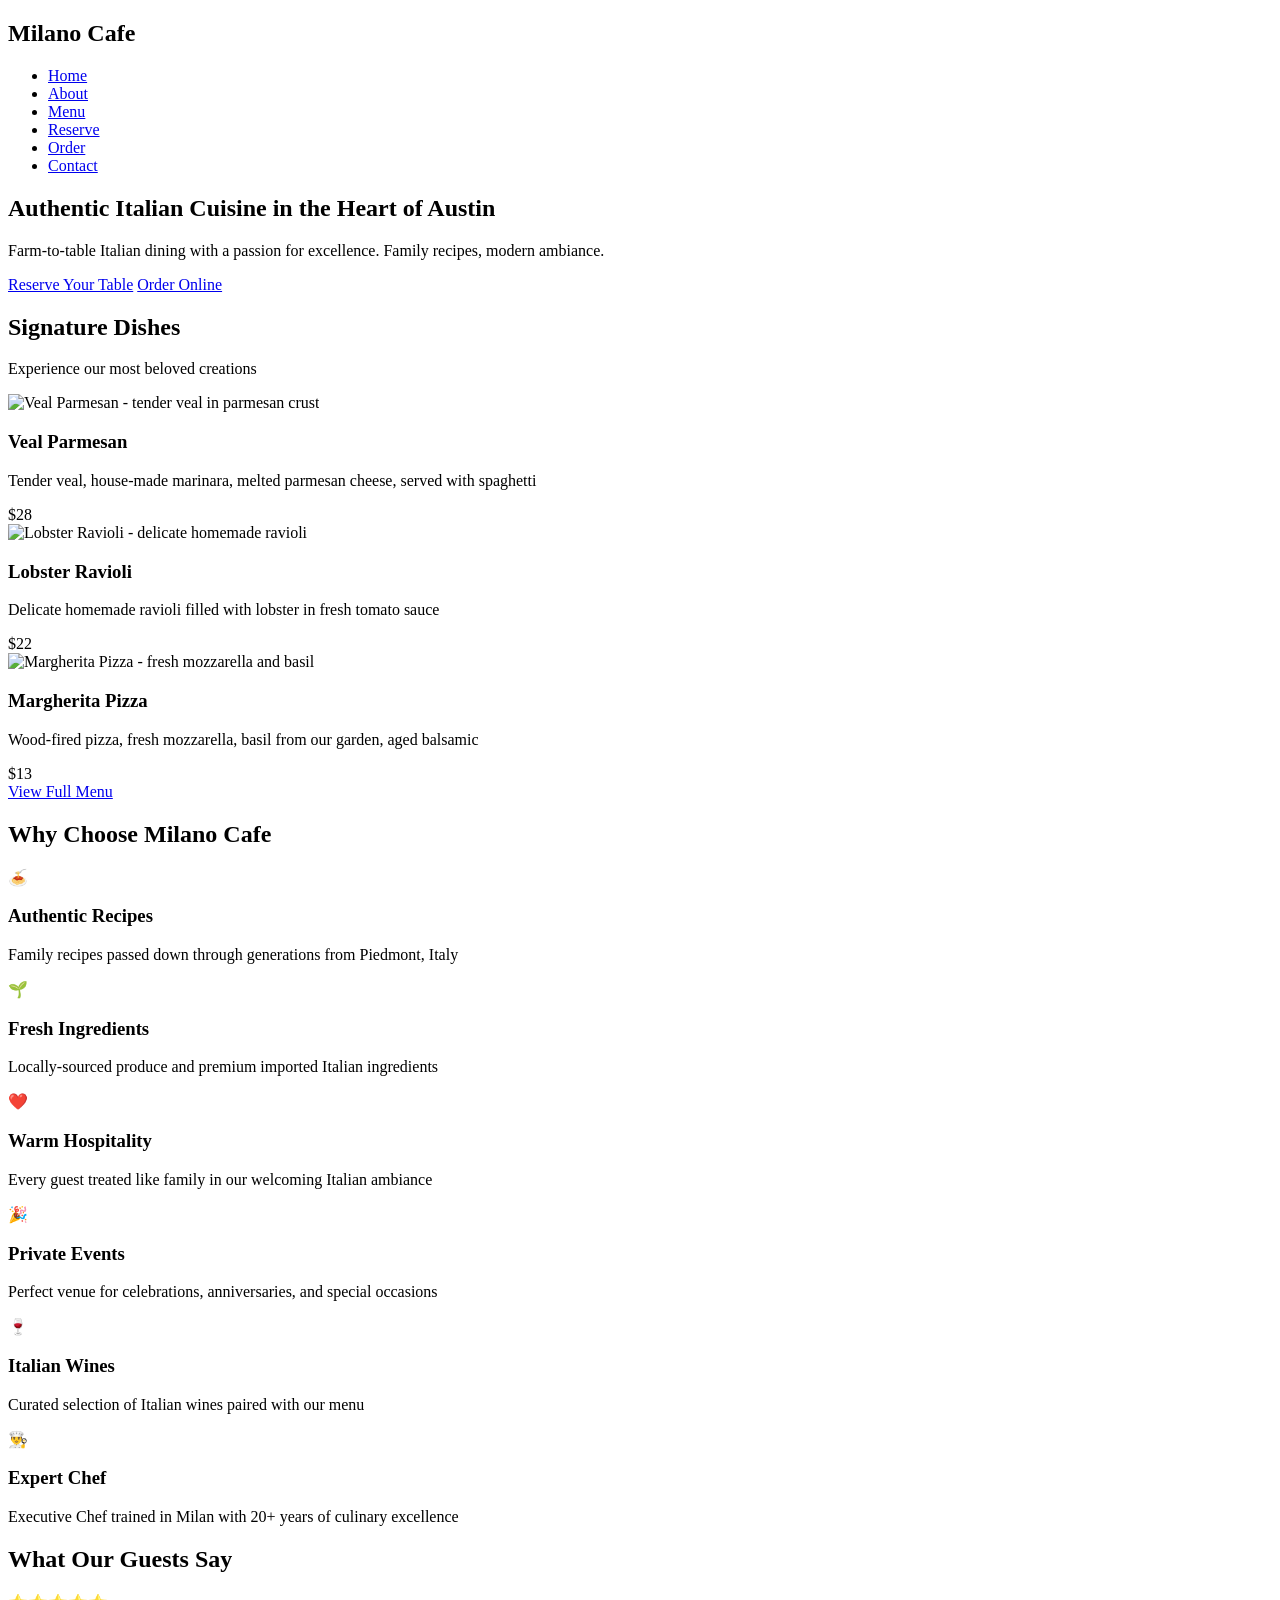
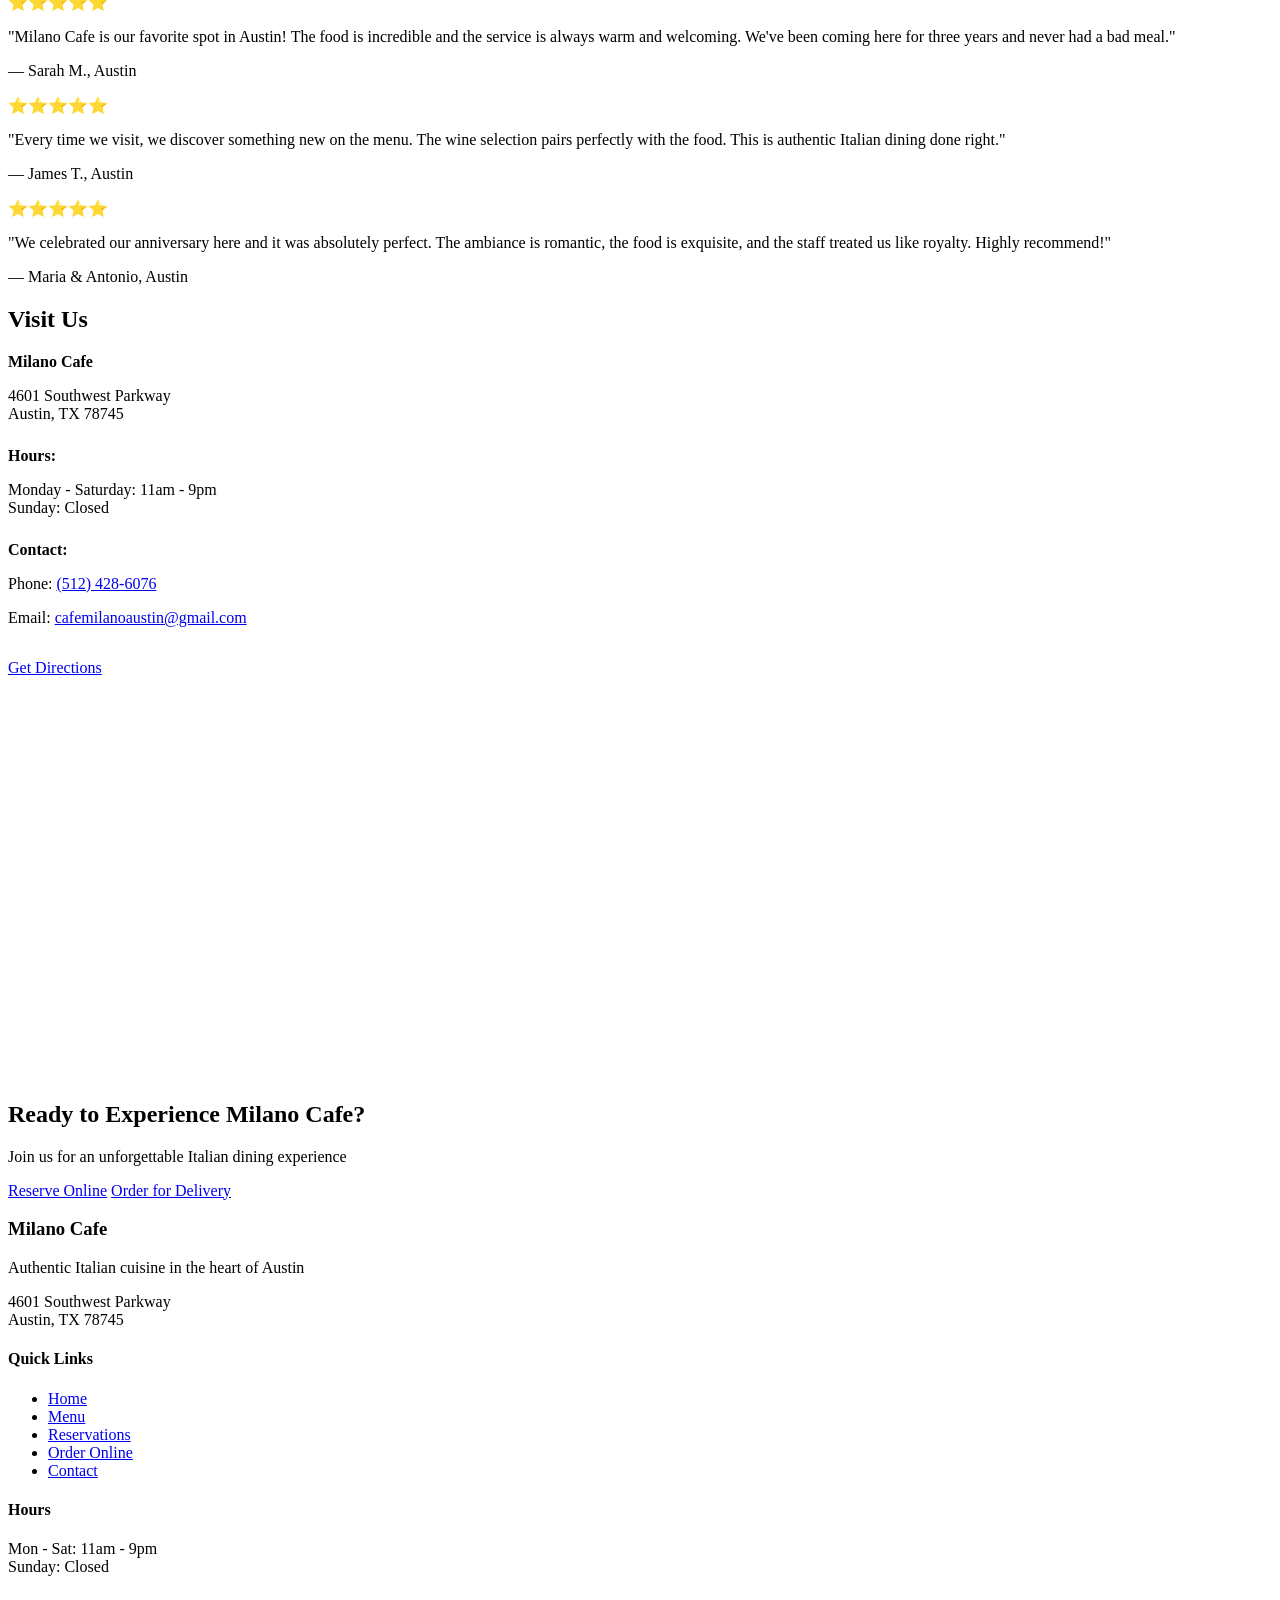
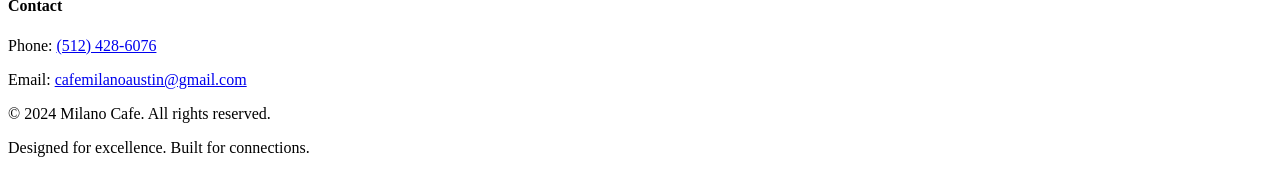
==== index.html @ 233f8d49 "Create home page with hero, featured dishes, testimonials, and CTAs" ====
<!DOCTYPE html>
<html lang="en">
<head>
    <meta charset="UTF-8">
    <meta name="viewport" content="width=device-width, initial-scale=1.0">
    <meta name="description" content="Milano Cafe - Authentic Italian cuisine in Austin, Texas. Reserve your table or order online. Fresh pasta, pizza, veal, and seafood.">
    <meta name="keywords" content="Italian restaurant Austin, authentic Italian food, Italian cuisine Texas, Milano Cafe">
    <meta name="author" content="Milano Cafe">
    <title>Milano Cafe | Authentic Italian Restaurant in Austin, TX</title>
    
    <!-- Open Graph / Social Media -->
    <meta property="og:type" content="business.business">
    <meta property="og:url" content="https://milano-cafe-v3.github.io/">
    <meta property="og:title" content="Milano Cafe | Authentic Italian Restaurant in Austin">
    <meta property="og:description" content="Experience authentic Italian cuisine in the heart of Austin. Reserve now or order online.">
    <meta property="og:image" content="https://milano-cafe-v3.github.io/assets/images/hero-image.jpg">
    
    <!-- Local Business Schema Markup -->
    <script type="application/ld+json">
    {
        "@context": "https://schema.org",
        "@type": "Restaurant",
        "name": "Milano Cafe",
        "image": "https://milano-cafe-v3.github.io/assets/images/hero-image.jpg",
        "description": "Authentic Italian restaurant featuring fresh pasta, pizza, veal, and seafood",
        "address": {
            "@type": "PostalAddress",
            "streetAddress": "4601 Southwest Parkway",
            "addressLocality": "Austin",
            "addressRegion": "TX",
            "postalCode": "78745",
            "addressCountry": "US"
        },
        "telephone": "+15124286076",
        "email": "cafemilanoaustin@gmail.com",
        "url": "https://milano-cafe-v3.github.io/",
        "openingHoursSpecification": [
            {
                "@type": "OpeningHoursSpecification",
                "dayOfWeek": ["Monday", "Tuesday", "Wednesday", "Thursday", "Friday", "Saturday"],
                "opens": "11:00",
                "closes": "21:00"
            },
            {
                "@type": "OpeningHoursSpecification",
                "dayOfWeek": "Sunday",
                "opens": "CLOSED",
                "closes": "CLOSED"
            }
        ],
        "cuisine": "Italian",
        "priceRange": "$$",
        "aggregateRating": {
            "@type": "AggregateRating",
            "ratingValue": "4.8",
            "reviewCount": "147"
        }
    }
    </script>
    
    <link rel="stylesheet" href="assets/css/styles.css">
    <link rel="icon" type="image/x-icon" href="assets/favicon.ico">
</head>
<body>
    <!-- Navigation -->
    <nav class="navbar" id="navbar">
        <div class="nav-container">
            <div class="logo">
                <h1>Milano Cafe</h1>
            </div>
            <div class="hamburger" id="hamburger">
                <span></span>
                <span></span>
                <span></span>
            </div>
            <ul class="nav-menu" id="navMenu">
                <li><a href="index.html" class="nav-link active">Home</a></li>
                <li><a href="about.html" class="nav-link">About</a></li>
                <li><a href="menu.html" class="nav-link">Menu</a></li>
                <li><a href="reservations.html" class="nav-link">Reserve</a></li>
                <li><a href="ordering.html" class="nav-link">Order</a></li>
                <li><a href="contact.html" class="nav-link">Contact</a></li>
            </ul>
        </div>
    </nav>

    <!-- Hero Section -->
    <section class="hero" id="hero">
        <div class="hero-overlay"></div>
        <div class="hero-content">
            <h2 class="hero-title">Authentic Italian Cuisine in the Heart of Austin</h2>
            <p class="hero-subtitle">Farm-to-table Italian dining with a passion for excellence. Family recipes, modern ambiance.</p>
            <div class="hero-cta">
                <a href="reservations.html" class="btn btn-primary">Reserve Your Table</a>
                <a href="ordering.html" class="btn btn-secondary">Order Online</a>
            </div>
        </div>
    </section>

    <!-- Featured Dishes Section -->
    <section class="featured" id="featured">
        <div class="container">
            <h2 class="section-title">Signature Dishes</h2>
            <p class="section-subtitle">Experience our most beloved creations</p>
            
            <div class="featured-grid">
                <div class="featured-card">
                    <div class="featured-image">
                        <img src="assets/images/dish-1.jpg" alt="Veal Parmesan - tender veal in parmesan crust">
                    </div>
                    <div class="featured-info">
                        <h3>Veal Parmesan</h3>
                        <p>Tender veal, house-made marinara, melted parmesan cheese, served with spaghetti</p>
                        <span class="price">$28</span>
                    </div>
                </div>

                <div class="featured-card">
                    <div class="featured-image">
                        <img src="assets/images/dish-2.jpg" alt="Lobster Ravioli - delicate homemade ravioli">
                    </div>
                    <div class="featured-info">
                        <h3>Lobster Ravioli</h3>
                        <p>Delicate homemade ravioli filled with lobster in fresh tomato sauce</p>
                        <span class="price">$22</span>
                    </div>
                </div>

                <div class="featured-card">
                    <div class="featured-image">
                        <img src="assets/images/dish-3.jpg" alt="Margherita Pizza - fresh mozzarella and basil">
                    </div>
                    <div class="featured-info">
                        <h3>Margherita Pizza</h3>
                        <p>Wood-fired pizza, fresh mozzarella, basil from our garden, aged balsamic</p>
                        <span class="price">$13</span>
                    </div>
                </div>
            </div>

            <a href="menu.html" class="btn btn-primary" style="margin-top: 3rem;">View Full Menu</a>
        </div>
    </section>

    <!-- Why Choose Milano Cafe Section -->
    <section class="why-choose" id="whyChoose">
        <div class="container">
            <h2 class="section-title">Why Choose Milano Cafe</h2>
            
            <div class="benefits-grid">
                <div class="benefit-card">
                    <div class="benefit-icon">🍝</div>
                    <h3>Authentic Recipes</h3>
                    <p>Family recipes passed down through generations from Piedmont, Italy</p>
                </div>

                <div class="benefit-card">
                    <div class="benefit-icon">🌱</div>
                    <h3>Fresh Ingredients</h3>
                    <p>Locally-sourced produce and premium imported Italian ingredients</p>
                </div>

                <div class="benefit-card">
                    <div class="benefit-icon">❤️</div>
                    <h3>Warm Hospitality</h3>
                    <p>Every guest treated like family in our welcoming Italian ambiance</p>
                </div>

                <div class="benefit-card">
                    <div class="benefit-icon">🎉</div>
                    <h3>Private Events</h3>
                    <p>Perfect venue for celebrations, anniversaries, and special occasions</p>
                </div>

                <div class="benefit-card">
                    <div class="benefit-icon">🍷</div>
                    <h3>Italian Wines</h3>
                    <p>Curated selection of Italian wines paired with our menu</p>
                </div>

                <div class="benefit-card">
                    <div class="benefit-icon">👨‍🍳</div>
                    <h3>Expert Chef</h3>
                    <p>Executive Chef trained in Milan with 20+ years of culinary excellence</p>
                </div>
            </div>
        </div>
    </section>

    <!-- Testimonials Section -->
    <section class="testimonials" id="testimonials">
        <div class="container">
            <h2 class="section-title">What Our Guests Say</h2>
            
            <div class="testimonials-grid">
                <div class="testimonial-card">
                    <div class="stars">⭐⭐⭐⭐⭐</div>
                    <p class="testimonial-text">"Milano Cafe is our favorite spot in Austin! The food is incredible and the service is always warm and welcoming. We've been coming here for three years and never had a bad meal."</p>
                    <p class="testimonial-author">— Sarah M., Austin</p>
                </div>

                <div class="testimonial-card">
                    <div class="stars">⭐⭐⭐⭐⭐</div>
                    <p class="testimonial-text">"Every time we visit, we discover something new on the menu. The wine selection pairs perfectly with the food. This is authentic Italian dining done right."</p>
                    <p class="testimonial-author">— James T., Austin</p>
                </div>

                <div class="testimonial-card">
                    <div class="stars">⭐⭐⭐⭐⭐</div>
                    <p class="testimonial-text">"We celebrated our anniversary here and it was absolutely perfect. The ambiance is romantic, the food is exquisite, and the staff treated us like royalty. Highly recommend!"</p>
                    <p class="testimonial-author">— Maria & Antonio, Austin</p>
                </div>
            </div>
        </div>
    </section>

    <!-- Location Section -->
    <section class="location" id="location">
        <div class="container">
            <div class="location-content">
                <div class="location-info">
                    <h2 class="section-title">Visit Us</h2>
                    <p><strong>Milano Cafe</strong></p>
                    <p>4601 Southwest Parkway<br>Austin, TX 78745</p>
                    
                    <p style="margin-top: 1.5rem;"><strong>Hours:</strong></p>
                    <p>Monday - Saturday: 11am - 9pm<br>Sunday: Closed</p>
                    
                    <p style="margin-top: 1.5rem;"><strong>Contact:</strong></p>
                    <p>Phone: <a href="tel:+15124286076">(512) 428-6076</a></p>
                    <p>Email: <a href="mailto:cafemilanoaustin@gmail.com">cafemilanoaustin@gmail.com</a></p>
                    
                    <div style="margin-top: 2rem;">
                        <a href="contact.html" class="btn btn-primary">Get Directions</a>
                    </div>
                </div>

                <div class="location-map">
                    <iframe src="https://www.google.com/maps/embed?pb=!1m18!1m12!1m3!1d3437.906752908396!2d-97.78945!3d30.23156!2m3!1f0!2f0!3f0!3m2!1i1024!2i768!4f13.1!3m3!1m2!1s0x8644b2e4f1c1c1c1%3A0x1c1c1c1c1c1c1c1c!2s4601%20Southwest%20Parkway%2C%20Austin%2C%20TX%2078745!5e0!3m2!1sen!2sus!4v1234567890" width="100%" height="400" style="border:0;" allowfullscreen="" loading="lazy" referrerpolicy="no-referrer-when-downgrade"></iframe>
                </div>
            </div>
        </div>
    </section>

    <!-- Call-to-Action Section -->
    <section class="cta-section">
        <div class="container">
            <h2>Ready to Experience Milano Cafe?</h2>
            <p>Join us for an unforgettable Italian dining experience</p>
            <div class="cta-buttons">
                <a href="reservations.html" class="btn btn-primary">Reserve Online</a>
                <a href="ordering.html" class="btn btn-secondary">Order for Delivery</a>
            </div>
        </div>
    </section>

    <!-- Footer -->
    <footer class="footer">
        <div class="container">
            <div class="footer-content">
                <div class="footer-section">
                    <h3>Milano Cafe</h3>
                    <p>Authentic Italian cuisine in the heart of Austin</p>
                    <p>4601 Southwest Parkway<br>Austin, TX 78745</p>
                </div>

                <div class="footer-section">
                    <h4>Quick Links</h4>
                    <ul>
                        <li><a href="index.html">Home</a></li>
                        <li><a href="menu.html">Menu</a></li>
                        <li><a href="reservations.html">Reservations</a></li>
                        <li><a href="ordering.html">Order Online</a></li>
                        <li><a href="contact.html">Contact</a></li>
                    </ul>
                </div>

                <div class="footer-section">
                    <h4>Hours</h4>
                    <p>Mon - Sat: 11am - 9pm<br>Sunday: Closed</p>
                </div>

                <div class="footer-section">
                    <h4>Contact</h4>
                    <p>Phone: <a href="tel:+15124286076">(512) 428-6076</a></p>
                    <p>Email: <a href="mailto:cafemilanoaustin@gmail.com">cafemilanoaustin@gmail.com</a></p>
                </div>
            </div>

            <div class="footer-bottom">
                <p>&copy; 2024 Milano Cafe. All rights reserved.</p>
                <p>Designed for excellence. Built for connections.</p>
            </div>
        </div>
    </footer>

    <script src="assets/js/script.js"></script>
</body>
</html>
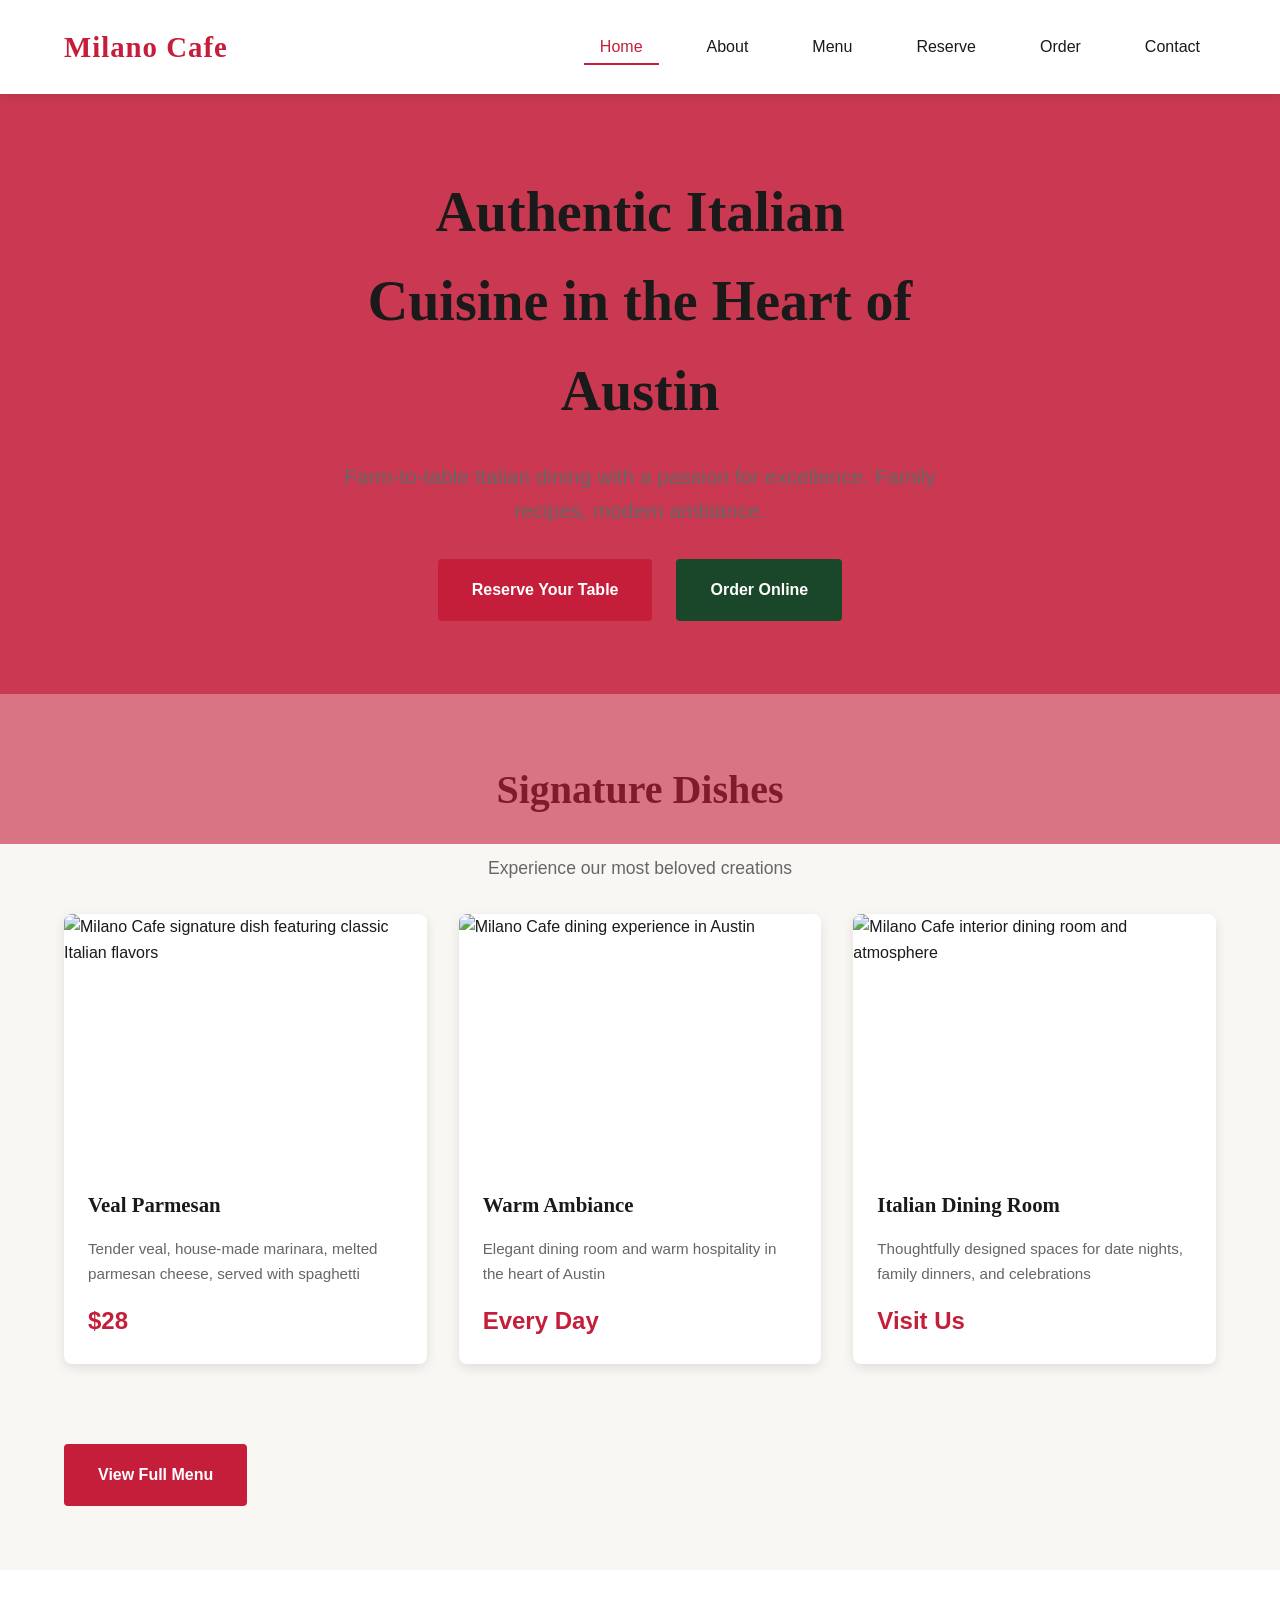
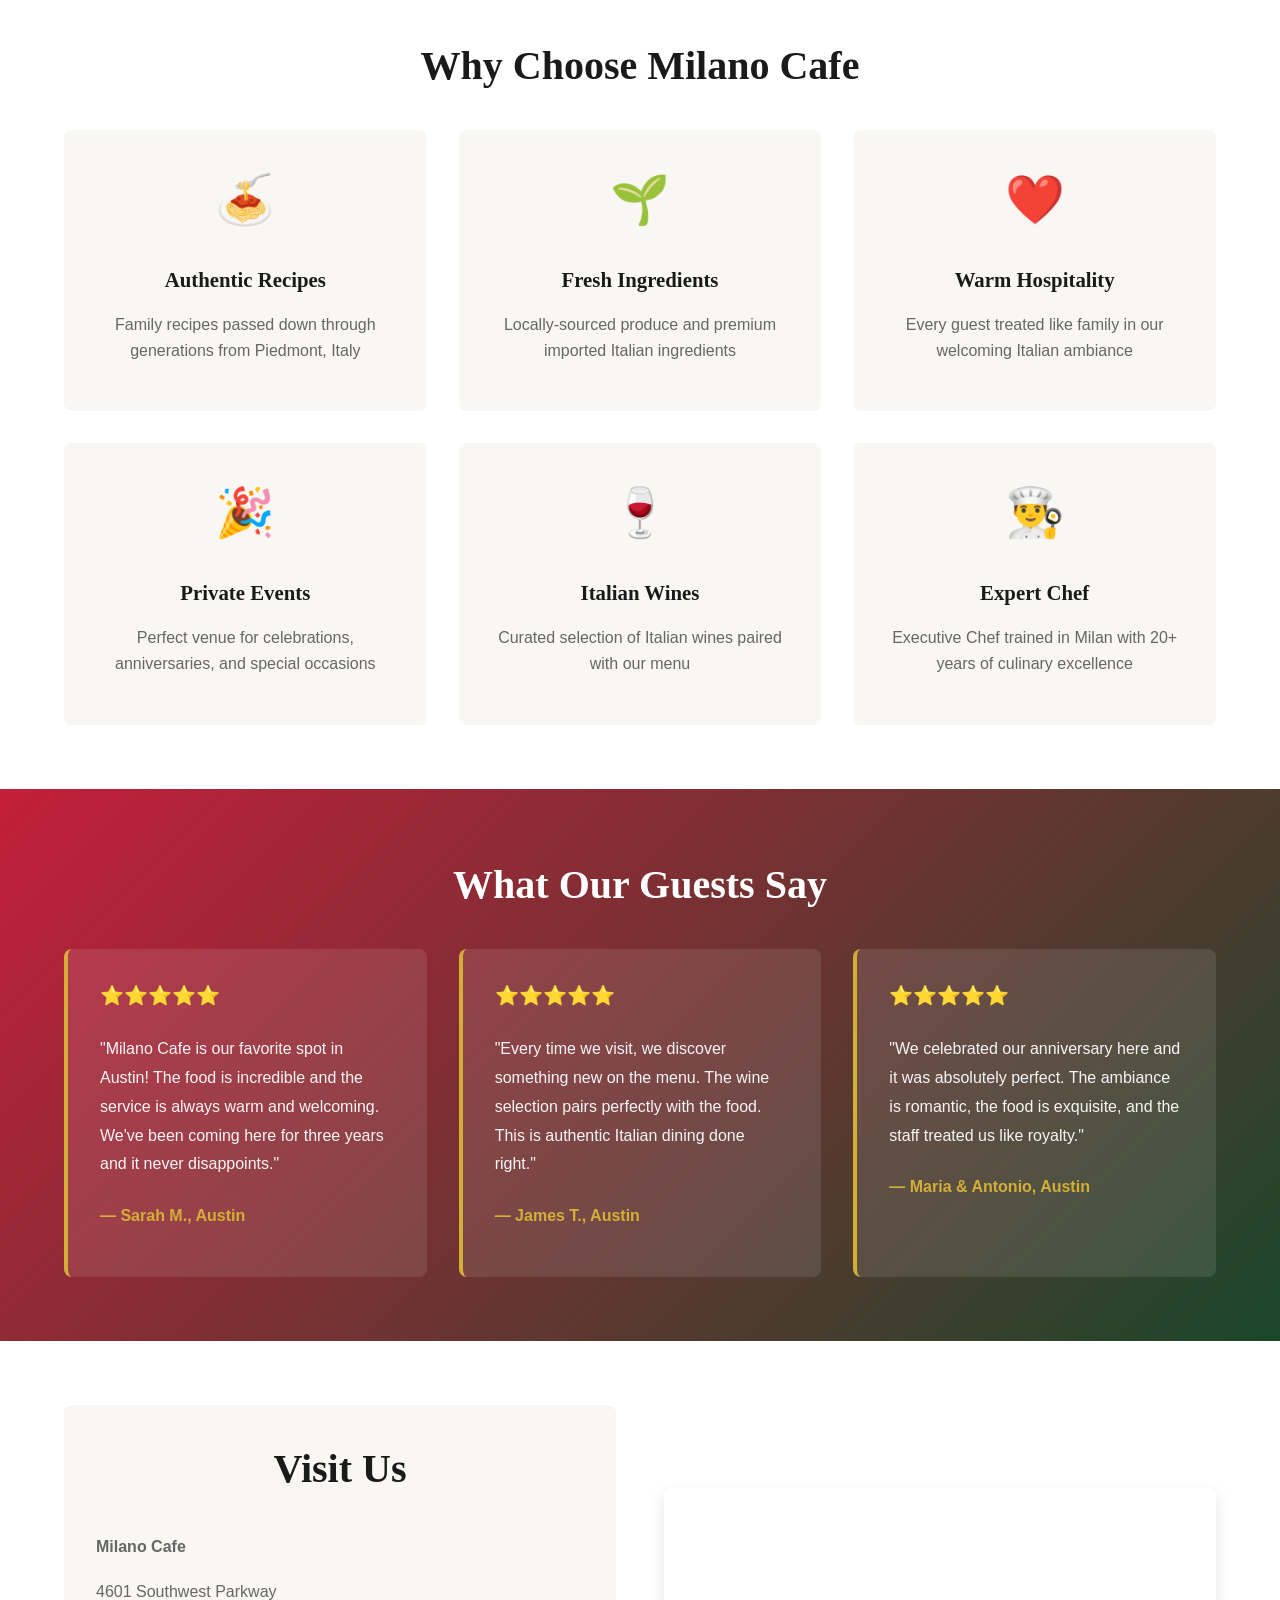
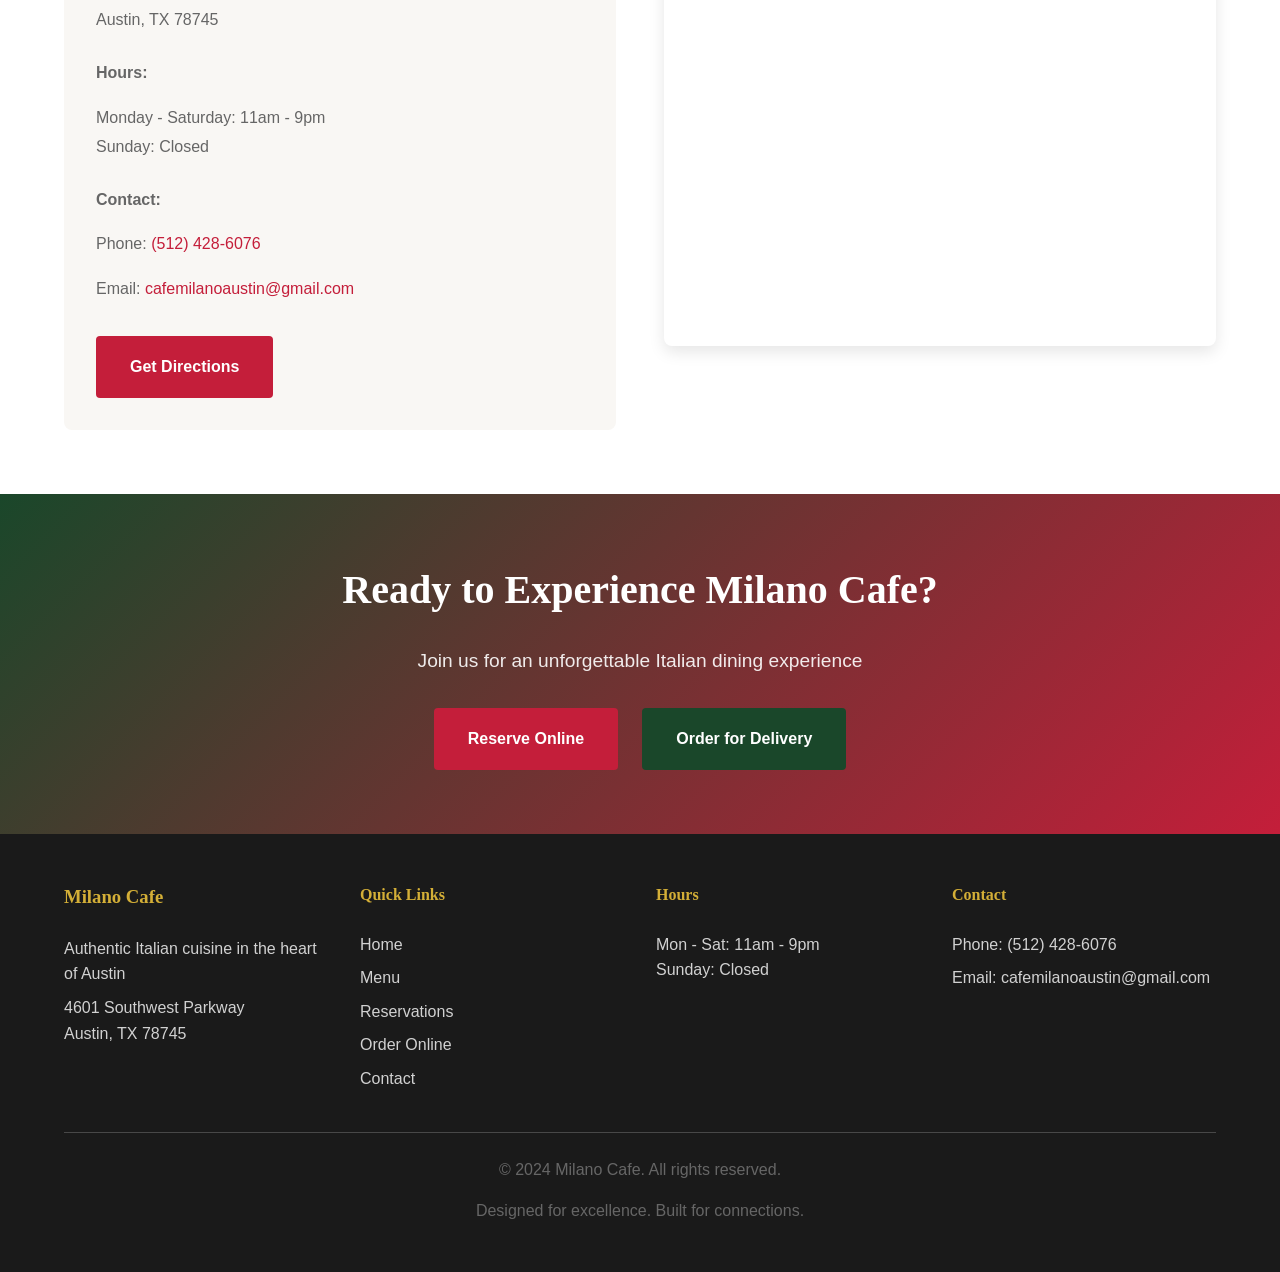
==== commit 4e6fe175: "Use the selected final photo set on the home page and update metadata to use the hero image" ====
--- a/index.html
+++ b/index.html
@@ -13,7 +13,7 @@
     <meta property="og:url" content="https://milano-cafe-v3.github.io/">
     <meta property="og:title" content="Milano Cafe | Authentic Italian Restaurant in Austin">
     <meta property="og:description" content="Experience authentic Italian cuisine in the heart of Austin. Reserve now or order online.">
-    <meta property="og:image" content="https://milano-cafe-v3.github.io/assets/images/hero-image.jpg">
+    <meta property="og:image" content="https://github.com/user-attachments/assets/fd0cc856-b36b-4c6e-9a8f-f9bd9dbe7f09">
     
     <!-- Local Business Schema Markup -->
     <script type="application/ld+json">
@@ -21,7 +21,7 @@
         "@context": "https://schema.org",
         "@type": "Restaurant",
         "name": "Milano Cafe",
-        "image": "https://milano-cafe-v3.github.io/assets/images/hero-image.jpg",
+        "image": "https://github.com/user-attachments/assets/fd0cc856-b36b-4c6e-9a8f-f9bd9dbe7f09",
         "description": "Authentic Italian restaurant featuring fresh pasta, pizza, veal, and seafood",
         "address": {
             "@type": "PostalAddress",
@@ -106,7 +106,7 @@
             <div class="featured-grid">
                 <div class="featured-card">
                     <div class="featured-image">
-                        <img src="assets/images/dish-1.jpg" alt="Veal Parmesan - tender veal in parmesan crust">
+                        <img src="https://github.com/user-attachments/assets/efdd5478-344f-4465-a7ab-8093cc147165" alt="Milano Cafe signature dish featuring classic Italian flavors">
                     </div>
                     <div class="featured-info">
                         <h3>Veal Parmesan</h3>
@@ -117,23 +117,23 @@
 
                 <div class="featured-card">
                     <div class="featured-image">
-                        <img src="assets/images/dish-2.jpg" alt="Lobster Ravioli - delicate homemade ravioli">
+                        <img src="https://github.com/user-attachments/assets/fd0cc856-b36b-4c6e-9a8f-f9bd9dbe7f09" alt="Milano Cafe dining experience in Austin">
                     </div>
                     <div class="featured-info">
-                        <h3>Lobster Ravioli</h3>
-                        <p>Delicate homemade ravioli filled with lobster in fresh tomato sauce</p>
-                        <span class="price">$22</span>
+                        <h3>Warm Ambiance</h3>
+                        <p>Elegant dining room and warm hospitality in the heart of Austin</p>
+                        <span class="price">Every Day</span>
                     </div>
                 </div>
 
                 <div class="featured-card">
                     <div class="featured-image">
-                        <img src="assets/images/dish-3.jpg" alt="Margherita Pizza - fresh mozzarella and basil">
+                        <img src="https://github.com/user-attachments/assets/50464659-9160-40d3-9903-bd812b546e77" alt="Milano Cafe interior dining room and atmosphere">
                     </div>
                     <div class="featured-info">
-                        <h3>Margherita Pizza</h3>
-                        <p>Wood-fired pizza, fresh mozzarella, basil from our garden, aged balsamic</p>
-                        <span class="price">$13</span>
+                        <h3>Italian Dining Room</h3>
+                        <p>Thoughtfully designed spaces for date nights, family dinners, and celebrations</p>
+                        <span class="price">Visit Us</span>
                     </div>
                 </div>
             </div>
@@ -195,7 +195,7 @@
             <div class="testimonials-grid">
                 <div class="testimonial-card">
                     <div class="stars">⭐⭐⭐⭐⭐</div>
-                    <p class="testimonial-text">"Milano Cafe is our favorite spot in Austin! The food is incredible and the service is always warm and welcoming. We've been coming here for three years and never had a bad meal."</p>
+                    <p class="testimonial-text">"Milano Cafe is our favorite spot in Austin! The food is incredible and the service is always warm and welcoming. We've been coming here for three years and it never disappoints."</p>
                     <p class="testimonial-author">— Sarah M., Austin</p>
                 </div>
 
@@ -207,7 +207,7 @@
 
                 <div class="testimonial-card">
                     <div class="stars">⭐⭐⭐⭐⭐</div>
-                    <p class="testimonial-text">"We celebrated our anniversary here and it was absolutely perfect. The ambiance is romantic, the food is exquisite, and the staff treated us like royalty. Highly recommend!"</p>
+                    <p class="testimonial-text">"We celebrated our anniversary here and it was absolutely perfect. The ambiance is romantic, the food is exquisite, and the staff treated us like royalty."</p>
                     <p class="testimonial-author">— Maria & Antonio, Austin</p>
                 </div>
             </div>
@@ -236,7 +236,7 @@
                 </div>
 
                 <div class="location-map">
-                    <iframe src="https://www.google.com/maps/embed?pb=!1m18!1m12!1m3!1d3437.906752908396!2d-97.78945!3d30.23156!2m3!1f0!2f0!3f0!3m2!1i1024!2i768!4f13.1!3m3!1m2!1s0x8644b2e4f1c1c1c1%3A0x1c1c1c1c1c1c1c1c!2s4601%20Southwest%20Parkway%2C%20Austin%2C%20TX%2078745!5e0!3m2!1sen!2sus!4v1234567890" width="100%" height="400" style="border:0;" allowfullscreen="" loading="lazy" referrerpolicy="no-referrer-when-downgrade"></iframe>
+                    <iframe src="https://www.google.com/maps/embed?pb=!1m18!1m12!1m3!1d3437.906752908396!2d-97.78945!3d30.23156!2m3!1f0!2f0!3f0!3m2!1i1024!2i768!4f13.1!3m3!1m2!1s0x8644b2e4f1c1c1c1%3A0x5f9f7c3d78b7a3c8!2s4601+Southwest+Pkwy,+Austin,+TX+78745!5e0!3m2!1sen!2sus!4v1717000000000!5m2!1sen!2sus" width="600" height="450" style="border:0;" allowfullscreen="" loading="lazy" referrerpolicy="no-referrer-when-downgrade"></iframe>
                 </div>
             </div>
         </div>
--- a/assets/css/styles.css
+++ b/assets/css/styles.css
@@ -0,0 +1,1105 @@
+/* ============================================
+   MILANO CAFE - MAIN STYLESHEET
+   Professional Restaurant Website
+   ============================================ */
+
+/* ============================================
+   1. ROOT VARIABLES & GLOBAL STYLES
+   ============================================ */
+
+:root {
+    /* Color Palette - Professional Italian Theme */
+    --primary-color: #c41e3a;      /* Deep Italian Red */
+    --secondary-color: #1a472a;    /* Deep Forest Green */
+    --accent-color: #d4af37;       /* Gold Accent */
+    --text-dark: #1a1a1a;          /* Dark Text */
+    --text-light: #666666;         /* Light Gray Text */
+    --background-light: #f9f7f4;   /* Warm Off-white */
+    --background-white: #ffffff;   /* Pure White */
+    --border-color: #e0e0e0;       /* Light Border */
+    --success-color: #27ae60;      /* Success Green */
+    --error-color: #e74c3c;        /* Error Red */
+    
+    /* Typography */
+    --font-primary: 'Georgia', 'Times New Roman', serif;
+    --font-secondary: 'Segoe UI', Tahoma, Geneva, Verdana, sans-serif;
+    
+    /* Spacing */
+    --spacing-xs: 0.5rem;
+    --spacing-sm: 1rem;
+    --spacing-md: 1.5rem;
+    --spacing-lg: 2rem;
+    --spacing-xl: 3rem;
+    --spacing-xxl: 4rem;
+    
+    /* Transitions */
+    --transition: all 0.3s ease;
+}
+
+/* Reset & Base Styles */
+* {
+    margin: 0;
+    padding: 0;
+    box-sizing: border-box;
+}
+
+html {
+    scroll-behavior: smooth;
+}
+
+body {
+    font-family: var(--font-secondary);
+    color: var(--text-dark);
+    background-color: var(--background-white);
+    line-height: 1.6;
+}
+
+h1, h2, h3, h4, h5, h6 {
+    font-family: var(--font-primary);
+    color: var(--text-dark);
+    font-weight: 600;
+}
+
+p {
+    color: var(--text-light);
+    margin-bottom: var(--spacing-sm);
+}
+
+a {
+    color: var(--primary-color);
+    text-decoration: none;
+    transition: var(--transition);
+}
+
+a:hover {
+    color: var(--secondary-color);
+}
+
+/* ============================================
+   2. LAYOUT & CONTAINER
+   ============================================ */
+
+.container {
+    max-width: 1200px;
+    margin: 0 auto;
+    padding: 0 var(--spacing-md);
+}
+
+/* ============================================
+   3. NAVIGATION
+   ============================================ */
+
+.navbar {
+    background-color: var(--background-white);
+    box-shadow: 0 2px 10px rgba(0, 0, 0, 0.1);
+    position: sticky;
+    top: 0;
+    z-index: 1000;
+}
+
+.nav-container {
+    display: flex;
+    justify-content: space-between;
+    align-items: center;
+    padding: var(--spacing-md);
+    max-width: 1200px;
+    margin: 0 auto;
+}
+
+.logo h1 {
+    font-size: 1.8rem;
+    color: var(--primary-color);
+    font-family: var(--font-primary);
+    letter-spacing: 1px;
+}
+
+.nav-menu {
+    display: flex;
+    list-style: none;
+    gap: var(--spacing-lg);
+}
+
+.nav-link {
+    color: var(--text-dark);
+    font-weight: 500;
+    transition: var(--transition);
+    padding: var(--spacing-xs) var(--spacing-sm);
+    border-bottom: 2px solid transparent;
+}
+
+.nav-link:hover,
+.nav-link.active {
+    color: var(--primary-color);
+    border-bottom-color: var(--primary-color);
+}
+
+.hamburger {
+    display: none;
+    flex-direction: column;
+    cursor: pointer;
+}
+
+.hamburger span {
+    width: 25px;
+    height: 3px;
+    background-color: var(--text-dark);
+    margin: 5px 0;
+    transition: var(--transition);
+}
+
+/* ============================================
+   4. HERO SECTIONS
+   ============================================ */
+
+.hero {
+    background: linear-gradient(rgba(196, 30, 58, 0.7), rgba(196, 30, 58, 0.7)), 
+                url('https://images.unsplash.com/photo-1551632786-de41ec802fcf?w=1200&h=600&fit=crop') center/cover;
+    height: 600px;
+    display: flex;
+    align-items: center;
+    justify-content: center;
+    color: var(--background-white);
+    text-align: center;
+}
+
+.hero-overlay {
+    position: absolute;
+    width: 100%;
+    height: 100%;
+    background-color: rgba(196, 30, 58, 0.6);
+}
+
+.hero-content {
+    position: relative;
+    z-index: 2;
+    max-width: 600px;
+    animation: fadeInUp 1s ease-out;
+}
+
+.hero-title {
+    font-size: 3.5rem;
+    margin-bottom: var(--spacing-md);
+    font-family: var(--font-primary);
+}
+
+.hero-subtitle {
+    font-size: 1.3rem;
+    margin-bottom: var(--spacing-lg);
+    font-weight: 300;
+}
+
+.hero-cta {
+    display: flex;
+    gap: var(--spacing-md);
+    justify-content: center;
+    flex-wrap: wrap;
+}
+
+.page-hero {
+    background: linear-gradient(rgba(26, 71, 42, 0.8), rgba(26, 71, 42, 0.8)),
+                url('https://images.unsplash.com/photo-1517457373614-b7152f800fd1?w=1200&h=400&fit=crop') center/cover;
+    height: 300px;
+    display: flex;
+    align-items: center;
+    justify-content: center;
+    color: var(--background-white);
+    text-align: center;
+}
+
+.page-hero-content h1 {
+    font-size: 2.5rem;
+    margin-bottom: var(--spacing-sm);
+    color: var(--background-white);
+}
+
+.page-hero-content p {
+    font-size: 1.2rem;
+    color: var(--background-light);
+}
+
+/* ============================================
+   5. BUTTONS
+   ============================================ */
+
+.btn {
+    display: inline-block;
+    padding: var(--spacing-sm) var(--spacing-lg);
+    border: 2px solid transparent;
+    border-radius: 4px;
+    font-weight: 600;
+    text-align: center;
+    cursor: pointer;
+    transition: var(--transition);
+    font-size: 1rem;
+    text-decoration: none;
+}
+
+.btn-primary {
+    background-color: var(--primary-color);
+    color: var(--background-white);
+}
+
+.btn-primary:hover {
+    background-color: #a01830;
+    transform: translateY(-2px);
+    box-shadow: 0 5px 15px rgba(196, 30, 58, 0.3);
+}
+
+.btn-secondary {
+    background-color: var(--secondary-color);
+    color: var(--background-white);
+}
+
+.btn-secondary:hover {
+    background-color: #0f2f1f;
+    transform: translateY(-2px);
+    box-shadow: 0 5px 15px rgba(26, 71, 42, 0.3);
+}
+
+/* ============================================
+   6. SECTION STYLING
+   ============================================ */
+
+section {
+    padding: var(--spacing-xxl) 0;
+}
+
+.section-title {
+    font-size: 2.5rem;
+    text-align: center;
+    margin-bottom: var(--spacing-lg);
+    color: var(--text-dark);
+}
+
+.section-subtitle {
+    text-align: center;
+    color: var(--text-light);
+    margin-bottom: var(--spacing-lg);
+    font-size: 1.1rem;
+}
+
+/* ============================================
+   7. FEATURED SECTION
+   ============================================ */
+
+.featured {
+    background-color: var(--background-light);
+}
+
+.featured-grid {
+    display: grid;
+    grid-template-columns: repeat(auto-fit, minmax(300px, 1fr));
+    gap: var(--spacing-lg);
+    margin-bottom: var(--spacing-lg);
+}
+
+.featured-card {
+    background-color: var(--background-white);
+    border-radius: 8px;
+    overflow: hidden;
+    box-shadow: 0 4px 12px rgba(0, 0, 0, 0.1);
+    transition: var(--transition);
+}
+
+.featured-card:hover {
+    transform: translateY(-8px);
+    box-shadow: 0 8px 24px rgba(0, 0, 0, 0.15);
+}
+
+.featured-image {
+    height: 250px;
+    overflow: hidden;
+}
+
+.featured-image img {
+    width: 100%;
+    height: 100%;
+    object-fit: cover;
+    transition: var(--transition);
+}
+
+.featured-card:hover .featured-image img {
+    transform: scale(1.05);
+}
+
+.featured-info {
+    padding: var(--spacing-md);
+}
+
+.featured-info h3 {
+    font-size: 1.3rem;
+    margin-bottom: var(--spacing-sm);
+}
+
+.featured-info p {
+    font-size: 0.95rem;
+    margin-bottom: var(--spacing-sm);
+}
+
+.price {
+    display: block;
+    font-size: 1.5rem;
+    color: var(--primary-color);
+    font-weight: bold;
+}
+
+/* ============================================
+   8. BENEFITS & VALUES GRID
+   ============================================ */
+
+.benefits-grid,
+.values-grid {
+    display: grid;
+    grid-template-columns: repeat(auto-fit, minmax(280px, 1fr));
+    gap: var(--spacing-lg);
+}
+
+.benefit-card,
+.value-card {
+    text-align: center;
+    padding: var(--spacing-lg);
+    background-color: var(--background-light);
+    border-radius: 8px;
+    transition: var(--transition);
+}
+
+.benefit-card:hover,
+.value-card:hover {
+    background-color: var(--background-white);
+    box-shadow: 0 6px 16px rgba(0, 0, 0, 0.1);
+    transform: translateY(-4px);
+}
+
+.benefit-icon,
+.value-icon {
+    font-size: 3rem;
+    margin-bottom: var(--spacing-md);
+}
+
+.benefit-card h3,
+.value-card h3 {
+    font-size: 1.3rem;
+    margin-bottom: var(--spacing-sm);
+}
+
+/* ============================================
+   9. TESTIMONIALS
+   ============================================ */
+
+.testimonials {
+    background: linear-gradient(135deg, var(--primary-color), var(--secondary-color));
+    color: var(--background-white);
+}
+
+.testimonials .section-title {
+    color: var(--background-white);
+}
+
+.testimonials-grid {
+    display: grid;
+    grid-template-columns: repeat(auto-fit, minmax(300px, 1fr));
+    gap: var(--spacing-lg);
+}
+
+.testimonial-card {
+    background-color: rgba(255, 255, 255, 0.1);
+    padding: var(--spacing-lg);
+    border-radius: 8px;
+    border-left: 4px solid var(--accent-color);
+}
+
+.stars {
+    margin-bottom: var(--spacing-md);
+    font-size: 1.2rem;
+}
+
+.testimonial-text {
+    margin-bottom: var(--spacing-md);
+    font-size: 1rem;
+    line-height: 1.8;
+    color: rgba(255, 255, 255, 0.95);
+}
+
+.testimonial-author {
+    font-weight: 600;
+    color: var(--accent-color);
+}
+
+/* ============================================
+   10. LOCATION & MAP
+   ============================================ */
+
+.location-content {
+    display: grid;
+    grid-template-columns: 1fr 1fr;
+    gap: var(--spacing-xl);
+    align-items: center;
+}
+
+.location-info {
+    background-color: var(--background-light);
+    padding: var(--spacing-lg);
+    border-radius: 8px;
+}
+
+.location-info p {
+    line-height: 1.8;
+    margin-bottom: var(--spacing-sm);
+}
+
+.location-map {
+    border-radius: 8px;
+    overflow: hidden;
+    box-shadow: 0 6px 16px rgba(0, 0, 0, 0.1);
+}
+
+/* ============================================
+   11. CALL-TO-ACTION SECTION
+   ============================================ */
+
+.cta-section {
+    background: linear-gradient(135deg, var(--secondary-color), var(--primary-color));
+    color: var(--background-white);
+    text-align: center;
+    padding: var(--spacing-xxl) var(--spacing-md);
+}
+
+.cta-section h2 {
+    font-size: 2.5rem;
+    margin-bottom: var(--spacing-md);
+    color: var(--background-white);
+}
+
+.cta-section p {
+    font-size: 1.2rem;
+    margin-bottom: var(--spacing-lg);
+    color: rgba(255, 255, 255, 0.9);
+}
+
+.cta-buttons {
+    display: flex;
+    gap: var(--spacing-md);
+    justify-content: center;
+    flex-wrap: wrap;
+}
+
+/* ============================================
+   12. MENU STYLES
+   ============================================ */
+
+.menu-legend {
+    background-color: var(--background-light);
+    padding: var(--spacing-lg) 0;
+    margin-bottom: var(--spacing-lg);
+}
+
+.legend-items {
+    display: flex;
+    gap: var(--spacing-lg);
+    flex-wrap: wrap;
+    justify-content: center;
+    align-items: center;
+}
+
+.legend-tag {
+    display: inline-block;
+    padding: 0.25rem 0.75rem;
+    border-radius: 20px;
+    font-size: 0.75rem;
+    font-weight: bold;
+    margin-right: 0.5rem;
+}
+
+.legend-tag.veg {
+    background-color: #27ae60;
+    color: white;
+}
+
+.legend-tag.gf {
+    background-color: #f39c12;
+    color: white;
+}
+
+.menu-category {
+    margin-bottom: var(--spacing-xl);
+    border-bottom: 2px solid var(--border-color);
+    padding-bottom: var(--spacing-lg);
+}
+
+.category-title {
+    font-size: 2rem;
+    color: var(--primary-color);
+    margin-bottom: var(--spacing-sm);
+}
+
+.category-intro {
+    color: var(--text-light);
+    margin-bottom: var(--spacing-lg);
+    font-style: italic;
+}
+
+.menu-items {
+    display: grid;
+    grid-template-columns: repeat(auto-fit, minmax(350px, 1fr));
+    gap: var(--spacing-lg);
+}
+
+.menu-item {
+    background-color: var(--background-light);
+    padding: var(--spacing-md);
+    border-radius: 6px;
+    border-left: 4px solid var(--primary-color);
+}
+
+.item-header {
+    display: flex;
+    justify-content: space-between;
+    align-items: flex-start;
+    margin-bottom: var(--spacing-sm);
+}
+
+.item-header h3 {
+    font-size: 1.1rem;
+    margin: 0;
+}
+
+.menu-item .price {
+    font-size: 1.3rem;
+    margin: 0;
+}
+
+.item-description {
+    font-size: 0.95rem;
+    color: var(--text-light);
+    line-height: 1.5;
+}
+
+.add-on {
+    background-color: var(--background-light);
+    padding: var(--spacing-md);
+    border-radius: 6px;
+    margin: var(--spacing-md) 0;
+}
+
+.supplements-grid {
+    display: grid;
+    grid-template-columns: repeat(auto-fit, minmax(200px, 1fr));
+    gap: var(--spacing-md);
+}
+
+.dietary-notes {
+    background-color: var(--background-light);
+    padding: var(--spacing-lg);
+    border-radius: 8px;
+    margin-top: var(--spacing-lg);
+    border-left: 4px solid var(--secondary-color);
+}
+
+/* ============================================
+   13. RESERVATION & ORDERING
+   ============================================ */
+
+.reservation-intro,
+.ordering-intro {
+    text-align: center;
+    margin-bottom: var(--spacing-xl);
+}
+
+.reservation-methods,
+.ordering-methods {
+    display: grid;
+    grid-template-columns: repeat(auto-fit, minmax(300px, 1fr));
+    gap: var(--spacing-lg);
+}
+
+.method-card,
+.ordering-card {
+    background-color: var(--background-light);
+    padding: var(--spacing-lg);
+    border-radius: 8px;
+    text-align: center;
+    border-top: 4px solid var(--primary-color);
+    transition: var(--transition);
+}
+
+.method-card:hover,
+.ordering-card:hover {
+    transform: translateY(-4px);
+    box-shadow: 0 6px 16px rgba(0, 0, 0, 0.1);
+}
+
+.method-icon {
+    font-size: 2.5rem;
+    margin-bottom: var(--spacing-md);
+}
+
+.contact-highlight {
+    font-size: 1.3rem;
+    color: var(--primary-color);
+    font-weight: bold;
+    margin: var(--spacing-md) 0;
+}
+
+.contact-info {
+    color: var(--text-light);
+}
+
+.service-details {
+    background-color: var(--background-white);
+    padding: var(--spacing-md);
+    border-radius: 6px;
+    margin: var(--spacing-md) 0;
+    text-align: left;
+}
+
+.policy-grid {
+    display: grid;
+    grid-template-columns: repeat(auto-fit, minmax(250px, 1fr));
+    gap: var(--spacing-lg);
+}
+
+.policy-item,
+.info-card,
+.experience-card {
+    background-color: var(--background-light);
+    padding: var(--spacing-lg);
+    border-radius: 8px;
+    border-left: 4px solid var(--primary-color);
+}
+
+.policy-item h3,
+.info-card h3,
+.experience-card h3 {
+    margin-bottom: var(--spacing-sm);
+    color: var(--primary-color);
+}
+
+.info-grid,
+.experiences-grid {
+    display: grid;
+    grid-template-columns: repeat(auto-fit, minmax(280px, 1fr));
+    gap: var(--spacing-lg);
+}
+
+/* ============================================
+   14. CONTACT PAGE
+   ============================================ */
+
+.contact-wrapper {
+    display: grid;
+    grid-template-columns: 1fr 1fr;
+    gap: var(--spacing-xl);
+}
+
+.contact-info-box,
+.contact-form-box {
+    background-color: var(--background-light);
+    padding: var(--spacing-lg);
+    border-radius: 8px;
+}
+
+.contact-item {
+    margin-bottom: var(--spacing-lg);
+    padding-bottom: var(--spacing-lg);
+    border-bottom: 1px solid var(--border-color);
+}
+
+.contact-item:last-child {
+    border-bottom: none;
+}
+
+.contact-item h3 {
+    color: var(--primary-color);
+    margin-bottom: var(--spacing-sm);
+}
+
+.contact-form {
+    display: flex;
+    flex-direction: column;
+}
+
+.form-group {
+    margin-bottom: var(--spacing-md);
+}
+
+.form-group label {
+    display: block;
+    margin-bottom: 0.5rem;
+    font-weight: 600;
+    color: var(--text-dark);
+}
+
+.form-group input,
+.form-group textarea,
+.form-group select {
+    width: 100%;
+    padding: 0.75rem;
+    border: 1px solid var(--border-color);
+    border-radius: 4px;
+    font-family: var(--font-secondary);
+    font-size: 1rem;
+    transition: var(--transition);
+}
+
+.form-group input:focus,
+.form-group textarea:focus,
+.form-group select:focus {
+    outline: none;
+    border-color: var(--primary-color);
+    box-shadow: 0 0 0 3px rgba(196, 30, 58, 0.1);
+}
+
+.form-note {
+    font-size: 0.85rem;
+    color: var(--text-light);
+    margin-top: var(--spacing-sm);
+}
+
+.map-container {
+    border-radius: 8px;
+    overflow: hidden;
+    box-shadow: 0 6px 16px rgba(0, 0, 0, 0.1);
+}
+
+.quick-links-grid {
+    display: grid;
+    grid-template-columns: repeat(auto-fit, minmax(250px, 1fr));
+    gap: var(--spacing-lg);
+}
+
+.quick-link-card {
+    background-color: var(--background-light);
+    padding: var(--spacing-lg);
+    border-radius: 8px;
+    text-align: center;
+    border-top: 4px solid var(--primary-color);
+    transition: var(--transition);
+}
+
+.quick-link-card:hover {
+    transform: translateY(-4px);
+    box-shadow: 0 6px 16px rgba(0, 0, 0, 0.1);
+}
+
+.faq-list {
+    display: grid;
+    gap: var(--spacing-lg);
+}
+
+.faq-item {
+    background-color: var(--background-light);
+    padding: var(--spacing-md);
+    border-radius: 6px;
+    border-left: 4px solid var(--secondary-color);
+}
+
+.faq-item h4 {
+    margin-bottom: var(--spacing-sm);
+    color: var(--primary-color);
+}
+
+/* ============================================
+   15. ABOUT PAGE
+   ============================================ */
+
+.about-section,
+.chef-section,
+.values-section,
+.gallery-section,
+.different-section {
+    padding: var(--spacing-xl) 0;
+}
+
+.about-content,
+.chef-content {
+    display: grid;
+    grid-template-columns: 1fr 1fr;
+    gap: var(--spacing-xl);
+    align-items: center;
+}
+
+.about-text,
+.chef-text {
+    line-height: 1.8;
+}
+
+.about-text h2,
+.chef-text h2 {
+    font-size: 2rem;
+    margin-bottom: var(--spacing-md);
+    color: var(--primary-color);
+}
+
+.about-text p,
+.chef-text p {
+    margin-bottom: var(--spacing-md);
+    color: var(--text-light);
+}
+
+.about-image,
+.chef-image {
+    position: relative;
+    border-radius: 8px;
+    overflow: hidden;
+    box-shadow: 0 8px 24px rgba(0, 0, 0, 0.15);
+}
+
+.about-image img,
+.chef-image img {
+    width: 100%;
+    height: 100%;
+    object-fit: cover;
+    display: block;
+}
+
+.gallery-grid {
+    display: grid;
+    grid-template-columns: repeat(auto-fit, minmax(300px, 1fr));
+    gap: var(--spacing-lg);
+}
+
+.gallery-item {
+    position: relative;
+    border-radius: 8px;
+    overflow: hidden;
+    height: 250px;
+    box-shadow: 0 6px 16px rgba(0, 0, 0, 0.1);
+    transition: var(--transition);
+}
+
+.gallery-item:hover {
+    transform: translateY(-6px);
+    box-shadow: 0 12px 24px rgba(0, 0, 0, 0.15);
+}
+
+.gallery-item img {
+    width: 100%;
+    height: 100%;
+    object-fit: cover;
+    transition: var(--transition);
+}
+
+.gallery-item:hover img {
+    transform: scale(1.08);
+}
+
+.gallery-item h3 {
+    position: absolute;
+    bottom: 0;
+    left: 0;
+    right: 0;
+    background: linear-gradient(to top, rgba(0,0,0,0.8), transparent);
+    color: white;
+    padding: var(--spacing-md);
+    margin: 0;
+}
+
+.different-grid {
+    display: grid;
+    grid-template-columns: repeat(auto-fit, minmax(280px, 1fr));
+    gap: var(--spacing-lg);
+}
+
+.different-item {
+    background-color: var(--background-light);
+    padding: var(--spacing-lg);
+    border-radius: 8px;
+    border-left: 4px solid var(--primary-color);
+}
+
+.different-item h3 {
+    margin-bottom: var(--spacing-sm);
+    color: var(--primary-color);
+}
+
+/* ============================================
+   16. FOOTER
+   ============================================ */
+
+.footer {
+    background-color: var(--text-dark);
+    color: var(--background-white);
+    padding: var(--spacing-xl) 0 var(--spacing-lg);
+}
+
+.footer-content {
+    display: grid;
+    grid-template-columns: repeat(auto-fit, minmax(250px, 1fr));
+    gap: var(--spacing-lg);
+    margin-bottom: var(--spacing-lg);
+}
+
+.footer-section h3,
+.footer-section h4 {
+    color: var(--accent-color);
+    margin-bottom: var(--spacing-md);
+}
+
+.footer-section p {
+    color: rgba(255, 255, 255, 0.8);
+    margin-bottom: 0.5rem;
+}
+
+.footer-section ul {
+    list-style: none;
+}
+
+.footer-section ul li {
+    margin-bottom: 0.5rem;
+}
+
+.footer-section a {
+    color: rgba(255, 255, 255, 0.8);
+    transition: var(--transition);
+}
+
+.footer-section a:hover {
+    color: var(--accent-color);
+}
+
+.footer-bottom {
+    border-top: 1px solid rgba(255, 255, 255, 0.2);
+    padding-top: var(--spacing-md);
+    text-align: center;
+    color: rgba(255, 255, 255, 0.6);
+}
+
+/* ============================================
+   17. ANIMATIONS
+   ============================================ */
+
+@keyframes fadeInUp {
+    from {
+        opacity: 0;
+        transform: translateY(30px);
+    }
+    to {
+        opacity: 1;
+        transform: translateY(0);
+    }
+}
+
+@keyframes slideInLeft {
+    from {
+        opacity: 0;
+        transform: translateX(-50px);
+    }
+    to {
+        opacity: 1;
+        transform: translateX(0);
+    }
+}
+
+/* ============================================
+   18. RESPONSIVE DESIGN
+   ============================================ */
+
+@media (max-width: 768px) {
+    /* Navigation */
+    .hamburger {
+        display: flex;
+    }
+
+    .nav-menu {
+        display: none;
+        flex-direction: column;
+        position: absolute;
+        top: 70px;
+        left: 0;
+        right: 0;
+        background-color: var(--background-white);
+        padding: var(--spacing-md);
+        gap: 0;
+        box-shadow: 0 4px 12px rgba(0, 0, 0, 0.1);
+    }
+
+    .nav-menu.active {
+        display: flex;
+    }
+
+    .nav-link {
+        padding: var(--spacing-md) 0;
+        border-bottom: 1px solid var(--border-color);
+    }
+
+    /* Hero */
+    .hero-title {
+        font-size: 2rem;
+    }
+
+    .hero-subtitle {
+        font-size: 1rem;
+    }
+
+    .hero-cta {
+        flex-direction: column;
+    }
+
+    /* Sections */
+    .section-title {
+        font-size: 2rem;
+    }
+
+    /* Grids */
+    .featured-grid,
+    .benefits-grid,
+    .testimonials-grid,
+    .menu-items,
+    .policy-grid,
+    .info-grid {
+        grid-template-columns: 1fr;
+    }
+
+    /* Contact */
+    .contact-wrapper {
+        grid-template-columns: 1fr;
+    }
+
+    /* About */
+    .about-content,
+    .chef-content,
+    .location-content {
+        grid-template-columns: 1fr;
+    }
+
+    /* Footer */
+    .footer-content {
+        grid-template-columns: 1fr;
+    }
+}
+
+@media (max-width: 480px) {
+    .logo h1 {
+        font-size: 1.3rem;
+    }
+
+    .nav-container {
+        padding: var(--spacing-sm);
+    }
+
+    .hero-title {
+        font-size: 1.5rem;
+    }
+
+    .section-title {
+        font-size: 1.5rem;
+    }
+
+    .cta-buttons,
+    .hero-cta {
+        flex-direction: column;
+        width: 100%;
+    }
+
+    .btn {
+        width: 100%;
+    }
+
+    section {
+        padding: var(--spacing-lg) 0;
+    }
+
+    .container {
+        padding: 0 var(--spacing-sm);
+    }
+}
